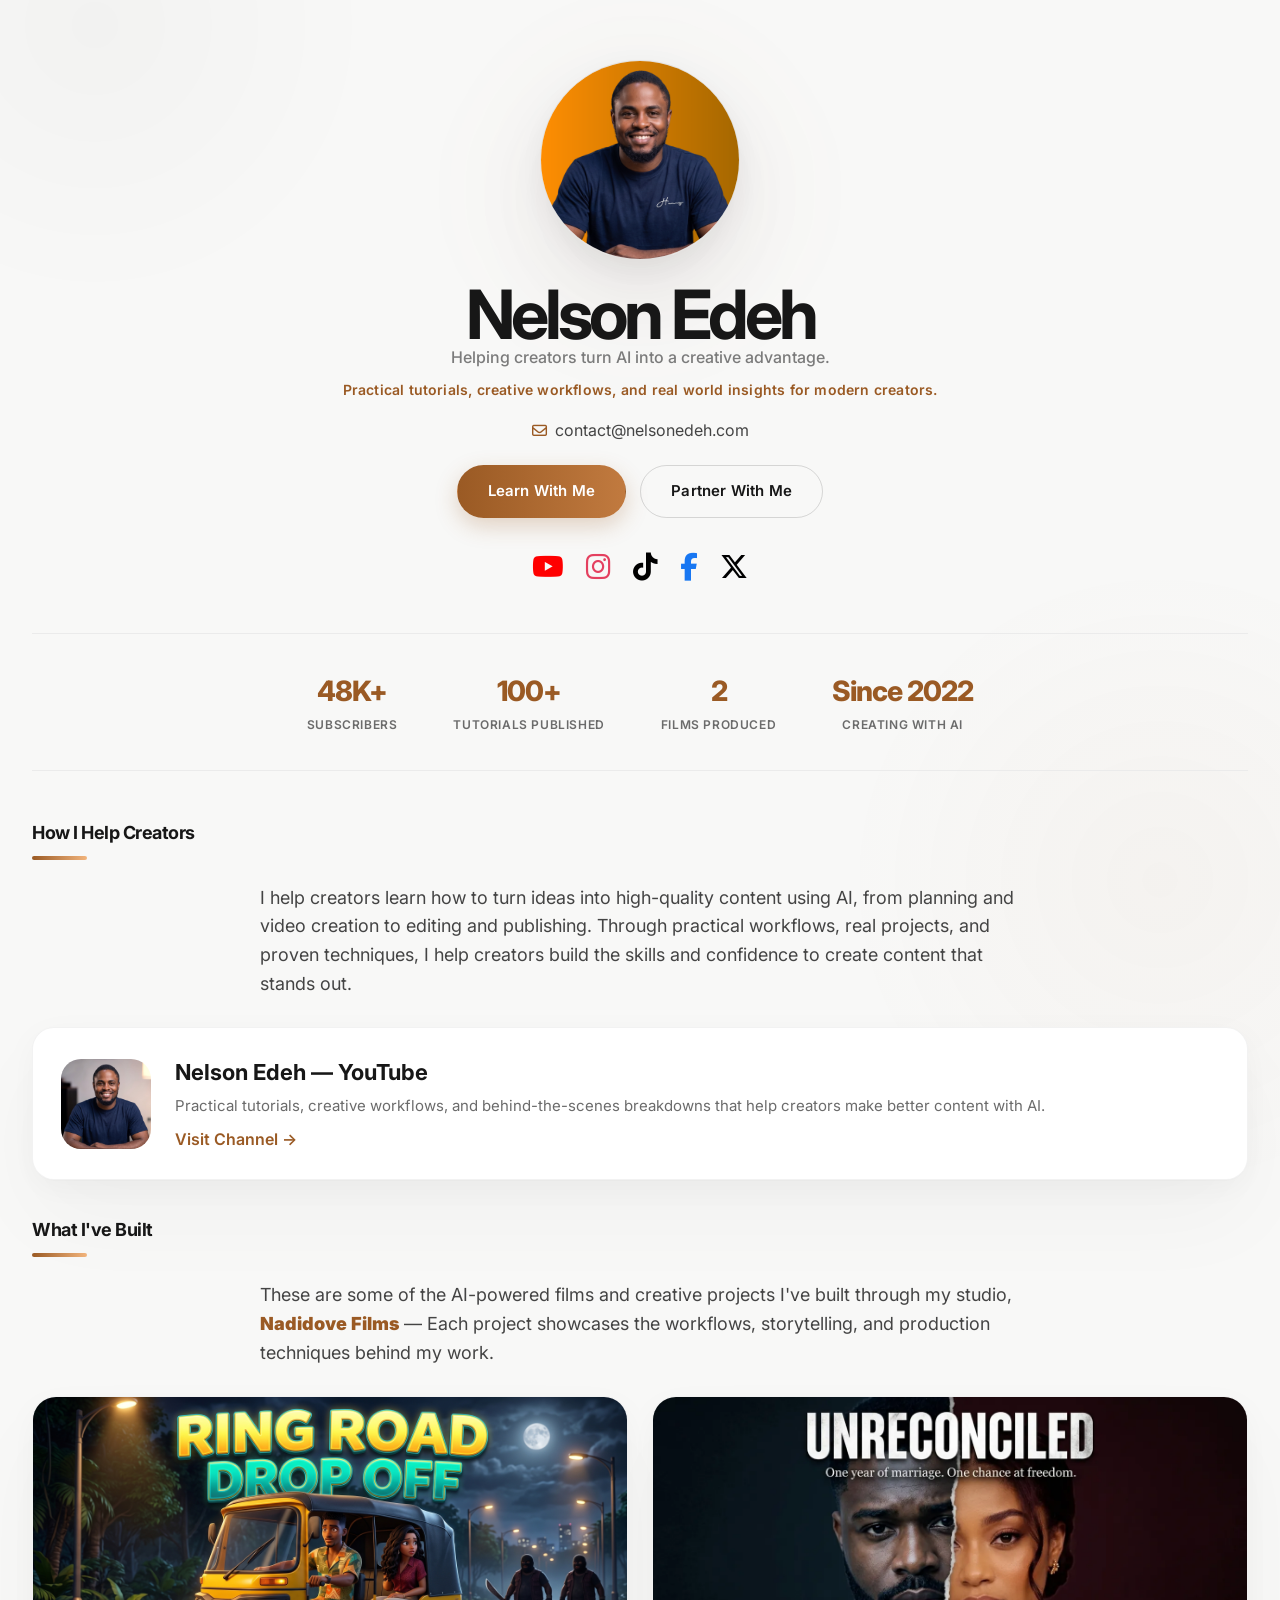
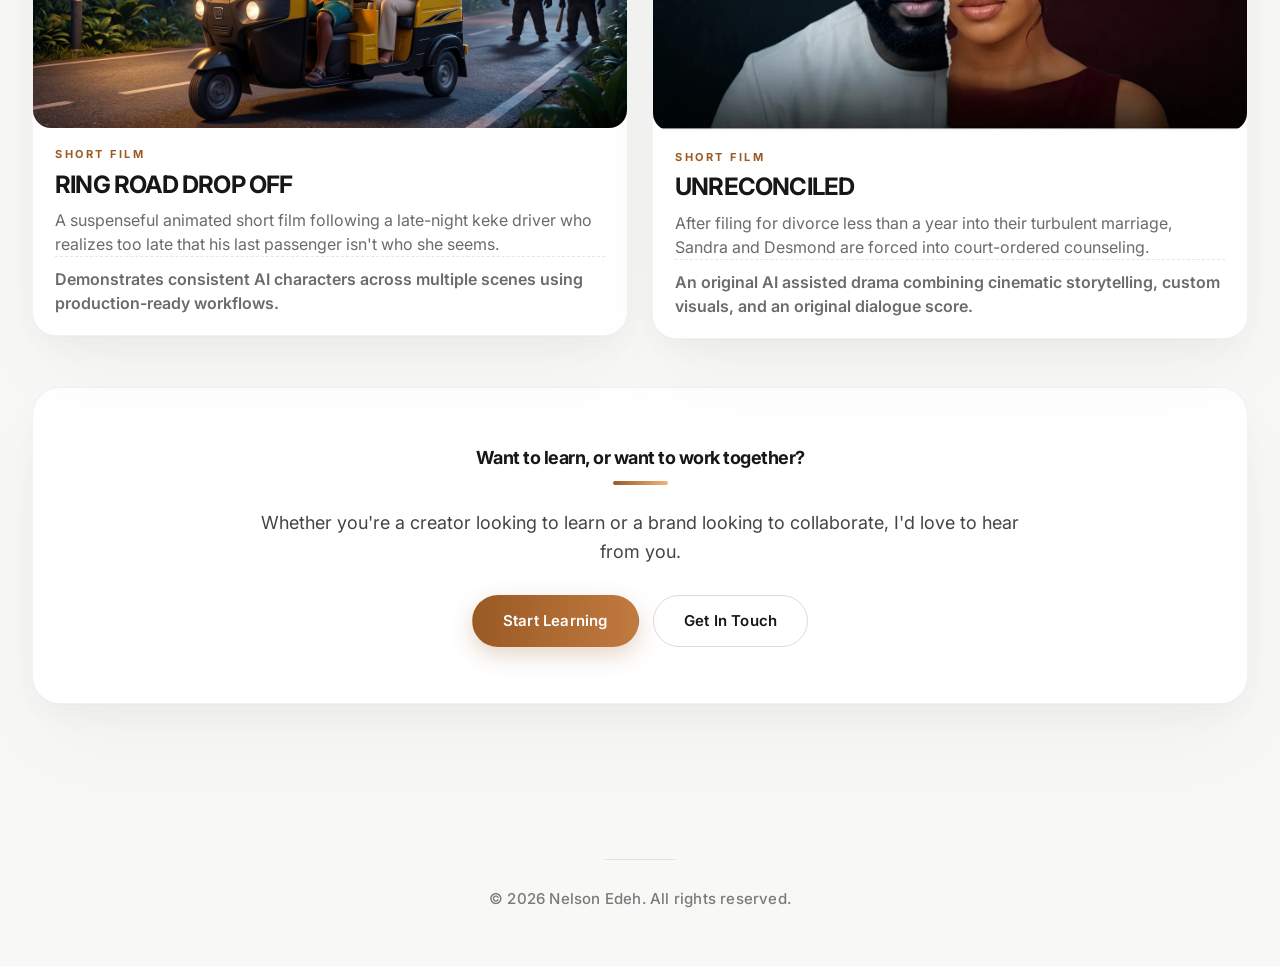
==== index.html @ aba506c4 "Updated" ====
<!DOCTYPE html>
<html lang="en">
<head>
    <meta charset="UTF-8">
    <meta name="viewport" content="width=device-width, initial-scale=1.0">
    <title>Nelson Edeh — AI Content Creation & Filmmaking</title>

    <link rel="preconnect" href="https://fonts.googleapis.com">
    <link rel="preconnect" href="https://fonts.gstatic.com" crossorigin>

    <link href="https://fonts.googleapis.com/css2?family=Inter:wght@300;400;500;600;700;800&display=swap" rel="stylesheet">

    <!-- Font Awesome -->
    <link rel="stylesheet"
          href="https://cdnjs.cloudflare.com/ajax/libs/font-awesome/6.7.2/css/all.min.css">

    <link rel="icon" type="image/svg+xml" href="assets/Nelson-edeh-favicon.png">
    <link rel="stylesheet" href="style.css">
</head>

<body>

<div class="container">

    <!-- Hero -->

    <header class="hero">

        <img src="assets/Nelson Edeh PFP Profile.png"
             alt="Nelson Edeh"
             class="profile">

        <h1>Nelson Edeh</h1>

        <p class="roles">
            Helping creators turn AI into a creative advantage.
        </p>

        <!--
            Fixed: was repeating "48K+ subscribers" right above the stats
            strip below it. This line's job now is positioning, not a
            number that's already stated two seconds later on scroll.
        -->
        <p class="hero-subline">
            Practical tutorials, creative workflows, and real world insights for modern creators.
        </p>

        <p class="hero-email">
            <i class="fa-regular fa-envelope"></i>
            <a href="mailto:contact@nelsonedeh.com">
                contact@nelsonedeh.com
            </a>
        </p>

        <!-- Primary CTAs — this is the single biggest fix from before: -->
        <div class="hero-cta">
            <a href="#teach" class="btn btn-primary">Learn With Me</a>
            <a href="mailto:contact@nelsonedeh.com" class="btn btn-secondary">Partner With Me</a>
        </div>

        <div class="social-icons">

            <a href="https://www.youtube.com/@Nelson-Edeh" target="_blank" aria-label="YouTube">
                <i class="fab fa-youtube"></i>
            </a>

            <a href="https://www.instagram.com/itsnelsonedeh?igsh=MTlvMXA4MGppdHp1eg==" target="_blank" aria-label="Instagram">
                <i class="fab fa-instagram"></i>
            </a>

            <a href="https://www.tiktok.com/@itsnelsonedeh?_r=1&_t=ZS-98QSHOnkBOs" target="_blank" aria-label="TikTok">
                <i class="fab fa-tiktok"></i>
            </a>

            <a href="https://www.facebook.com/ItsNelsonEdeh" target="_blank" aria-label="Facebook">
                <i class="fab fa-facebook-f"></i>
            </a>

            <a href="https://x.com/ItsNelsonEdeh" target="_blank" aria-label="X">
                <i class="fab fa-x-twitter"></i>
            </a>

            <!--
                TODO: add your LinkedIn URL here and uncomment.
                This matters most for the "brands want to partner" goal —
                that's often where the actual decision-makers vet you.
            -->
            <!--
            <a href="#" target="_blank" aria-label="LinkedIn">
                <i class="fab fa-linkedin-in"></i>
            </a>
            -->

        </div>

    </header>


    <!-- Authority strip. Note still open: "6+ Tutorials Published" sitting
         next to "48K+ Subscribers" can read oddly to a sharp brand rep —
         a big audience off few published tutorials invites the question
         "where did the audience actually come from?" Left as-is since it
         may be accurate, but worth having your answer ready, or swapping
         this stat for one that doesn't invite the question. -->

    <section class="authority-strip">

        <div class="stat-item">
            <span class="stat-number">48K+</span>
            <span class="stat-label">Subscribers</span>
        </div>

        <div class="stat-item">
            <span class="stat-number">100+</span>
            <span class="stat-label">Tutorials Published</span>
        </div>

        <div class="stat-item">
            <span class="stat-number">2</span>
            <span class="stat-label">Films Produced</span>
        </div>

        <div class="stat-item">
            <span class="stat-number">Since 2022</span>
            <span class="stat-label">Creating with AI</span>
        </div>

    </section>


    <!-- What I Teach -->

    <section class="teach" id="teach">

        <h2>How I Help Creators</h2>

        <p class="section-intro">
          I help creators learn how to turn ideas into high-quality content using AI,
          from planning and video creation to editing and publishing. 
          Through practical workflows, real projects, and proven techniques, 
          I help creators build the skills and confidence to create content that stands out.
        </p>

        <article class="teach-feature">

            <img src="assets/Personal-channel.png" alt="Nelson Edeh">

            <div>
                <h3>Nelson Edeh — YouTube</h3>

                <!--
                    Fixed: this used to repeat the same buzzword list as the
                    intro paragraph above. Now it describes the channel's
                    format instead, so the two blocks do different jobs.
                -->
                <p>
                    Practical tutorials, creative workflows, and behind-the-scenes 
                    breakdowns that help creators make better content with AI.
                </p>

                <a href="https://www.youtube.com/@Nelson-Edeh" target="_blank">
                    Visit Channel →
                </a>
            </div>

        </article>

        <!--
            TODO: this is also where a future course/waitlist CTA belongs
            once it exists — "Join the waitlist" button under this section.
        -->

    </section>


    <!-- What I've Built -->

    <section class="films" id="films">

        <h2>What I've Built</h2>

        <p class="section-intro">
            These are some of the AI-powered films and creative projects I've built through my studio,
            <a href="https://www.youtube.com/@Nadidove" target="_blank"><span class="nadidove-films">Nadidove Films</span></a> —
         Each project showcases the workflows, storytelling, and production techniques behind my work.

        <div class="film-grid">

            <article class="film-card">

                <div class="film-poster watch-film" data-video="https://www.youtube.com/embed/IXxfpSez8vk?si=IS9xMprsEx8_C589">

                    <img src="assets/Ring Road Drop Off Poster.jpeg" alt="Ring Road Drop Off">

                    <div class="play-overlay">
                        <div class="play-button">
                            <i class="fa-solid fa-play"></i>
                        </div>
                        <span>Watch Film</span>
                    </div>

                </div>

                <div class="film-content">

                    <span>SHORT FILM</span>

                    <h3>RING ROAD DROP OFF</h3>

                    <p>
                        A suspenseful animated short film following a late-night
                        keke driver who realizes too late that his last passenger
                        isn't who she seems.
                    </p>

                    <p class="film-technique">
                        Demonstrates consistent AI characters across multiple scenes using production-ready workflows.
                    </p>

                </div>

            </article>


            <article class="film-card">

                <div class="film-poster watch-film" data-video="https://www.youtube.com/embed/6kEV58RXczQ?si=KMjymq9HLrzITl9S">

                    <img src="assets/UNRECONCILED.webp" alt="The Last Waterhole">

                    <div class="play-overlay">
                        <div class="play-button">
                            <i class="fa-solid fa-play"></i>
                        </div>
                        <span>Watch Film</span>
                    </div>

                </div>

                <div class="film-content">

                    <span>SHORT FILM</span>

                    <h3>UNRECONCILED</h3>

                    <p>
                        After filing for divorce less than a year into their
                        turbulent marriage, Sandra and Desmond are forced into
                        court-ordered counseling.
                    </p>

                    <p class="film-technique">
                        An original AI assisted drama combining cinematic storytelling, 
                        custom visuals, and an original dialogue score.
                    </p>

                </div>

            </article>

        </div>

    </section>


    <!-- Final CTA -->

    <section class="final-cta" id="partner">

        <h2>Want to learn, or want to work together?</h2>

        <p class="section-intro">
            Whether you're a creator looking to learn or a brand looking to collaborate,
             I'd love to hear from you.
        </p>

        <div class="hero-cta">
            <a href="https://www.youtube.com/@Nelson-Edeh" target="_blank" class="btn btn-primary">Start Learning</a>
            <a href="mailto:contact@nelsonedeh.com" class="btn btn-secondary">Get In Touch</a>
        </div>

    </section>


    <footer>
        <p>
            © 2026 Nelson Edeh. All rights reserved.
        </p>
    </footer>


    <!-- ================= VIDEO MODAL ================= -->

    <div class="video-modal">

        <div class="video-box">

            <button class="close-video">
                <i class="fa-solid fa-xmark"></i>
            </button>

            <iframe
                id="youtube-player"
                src=""
                allowfullscreen
                allow="accelerometer; autoplay; clipboard-write; encrypted-media; gyroscope; picture-in-picture">
            </iframe>

        </div>

    </div>

</div>

<script src="script.js"></script>
</body>
</html>
---- style.css ----
/* ======================================
   Nelson Edeh Personal Website
====================================== */

:root{

    --accent:#9A5A24;

    --text:#171717;

    --muted:#6B6B6B;

    --border:#EBEBEB;

    --bg:#F8F8F7;

    --white:#FFFFFF;

    --footer:#111111;

    --container:1280px;

}

*{
    margin:0;
    padding:0;
    box-sizing:border-box;
}

/* ===== DEBUG OVERFLOW ===== */

/* *{
    outline:1px solid red !important;
} */

html{
    scroll-behavior:smooth;
}

body{

    font-family:"Inter",sans-serif;
    color:var(--text);
    line-height:1.5;
    -webkit-font-smoothing:antialiased;

    background:var(--bg);

    overflow-x:hidden;

}

img{
    display:block;
    max-width:100%;
}

.channel img,
.film-image img,
.profile{

    max-width:100%;

}

a{
    text-decoration:none;
    color:inherit;
    transition:.25s;
}

.container{
    width:min(var(--container),95%);
    margin:auto;
    position:relative;
    z-index:2;

}


/* ================= AMBIENT BACKGROUND ================= */

body::before{

    content:"";

    position:fixed;

    top:-250px;
    left:-180px;

    width:550px;
    height:550px;

    background:radial-gradient(circle,

            rgba(0,0,0,.025),

            transparent 72%);

    pointer-events:none;

    z-index:0;

}

body::after{

    content:"";

    position:fixed;

    bottom:-280px;
    right:-180px;

    width:600px;
    height:600px;

    background:radial-gradient(circle,

        rgba(154,90,36,.035),

        transparent 75%);

    pointer-events:none;

    z-index:0;

}

.container,
footer{

    position:relative;
    z-index:2;

}



/* ================= HERO ================= */

.hero{

    text-align:center;

    padding:60px 0 35px;

    position:relative;

}

.profile{

    width:200px;
    height:200px;

    border-radius:50%;

    object-fit:cover;

    border:1px solid rgba(0,0,0,.08);

    box-shadow:

0 10px 30px rgba(0,0,0,.06),

0 40px 90px rgba(0,0,0,.05);

    margin:auto auto 24px;

}



.hero::before{

content:"";

position:absolute;

left:50%;

top:0;

transform:translateX(-50%);

width:380px;

height:380px;

background:radial-gradient(circle,

rgba(154,90,36,.05),

transparent 72%);

filter:blur(30px);

z-index:-1;

}

.hero h1{

font-size:68px;

font-weight:700;

letter-spacing:-4px;

line-height:.9;

}

.roles{

font-size:16px;

font-weight:500;

color:#7B7B7B;

}

/* New: credibility line under the tagline */
.hero-subline{

    font-size:14px;

    font-weight:600;

    color:var(--accent);

    letter-spacing:.2px;

    margin-top:10px;

}


.hero-email{

    display:flex;

    justify-content:center;

    align-items:center;

    gap:8px;

    margin-top:18px;

    margin-bottom:22px;

    font-size:16px;

    color:#555;

}

.hero-email i{

    font-size:15px;

    color:var(--accent);

}

.hero-email a{

    color:#444;

    transition:.25s;

    border-bottom:1px solid transparent;

}

.hero-email a:hover{

    color:var(--accent);

    border-color:var(--accent);

}


/* New: primary CTA buttons — used in the hero and in .final-cta */

.hero-cta{

    display:flex;

    justify-content:center;

    align-items:center;

    gap:14px;

    margin-bottom:28px;

    flex-wrap:nowrap;

}

.btn{

    display:inline-flex;

    align-items:center;

    justify-content:center;

    padding:14px 30px;

    border-radius:50px;

    font-size:15px;

    font-weight:600;

    letter-spacing:.2px;

    transition:.3s ease;

    border:1px solid transparent;
    white-space:nowrap;

}

.btn-primary{

    background:linear-gradient(90deg,var(--accent),#c17a3f);

    color:#fff;

    box-shadow:0 8px 22px rgba(154,90,36,.25);

}

.btn-primary:hover{

    transform:translateY(-3px);

    box-shadow:0 14px 30px rgba(154,90,36,.32);

}

.btn-secondary{

    background:transparent;

    color:var(--text);

    border-color:rgba(0,0,0,.14);

}

.btn-secondary:hover{

    transform:translateY(-3px);

    border-color:var(--accent);

    color:var(--accent);

}


.social-icons{

    display:flex;

    justify-content:center;

    gap:22px;

}

.social-icons a{

    font-size:28px;

    transition:.35s;

}

.social-icons a:hover{

    transform:

        translateY(-5px)

        rotate(-8deg)

        scale(1.1);

}

/* Brand Colors — order matches the icon sequence in index.html:
   1 YouTube, 2 Instagram, 3 TikTok, 4 Facebook, 5 X, 6 LinkedIn */

.social-icons a:nth-child(1){

    color:#FF0000; /* YouTube */

}

.social-icons a:nth-child(2){

    color:#E4405F; /* Instagram */

}

.social-icons a:nth-child(3){

    color:#000000; /* TikTok */

}

.social-icons a:nth-child(4){

    color:#1877F2; /* Facebook */

}

.social-icons a:nth-child(5){

    color:#000000; /* X */

}

.social-icons a:nth-child(6){

    color:#0A66C2; /* LinkedIn */

}

.social-icons a:hover{

    opacity:.8;

}

.intro,
.section-intro{

    max-width:760px;
    margin:0 auto 28px;
    font-size:18px;
    color:#444;
    line-height:1.6;

}



/* ================= GENERAL ================= */

section{

    padding:18px 0;

}

section h2{

    font-size:18px;

    font-weight:700;

    letter-spacing:-.5px;

    color:#171717;

    margin-bottom:24px;

}

section h2::after{

content:"";

display:block;

width:55px;

height:4px;

margin-top:10px;

border-radius:50px;

background:linear-gradient(

90deg,

var(--accent),

#f2b47c

);

}


/* ================= AUTHORITY STRIP ================= */

.authority-strip{

    display:flex;

    justify-content:center;

    flex-wrap:wrap;

    gap:56px;

    padding:36px 0;

    margin:10px 0 30px;

    border-top:1px solid var(--border);

    border-bottom:1px solid var(--border);

}

.stat-item{

    display:flex;

    flex-direction:column;

    align-items:center;

    gap:4px;

    text-align:center;

}

.stat-number{

    font-size:28px;

    font-weight:800;

    letter-spacing:-1px;

    color:var(--accent);

}

.stat-label{

    font-size:12px;

    font-weight:600;

    letter-spacing:.6px;

    text-transform:uppercase;

    color:var(--muted);

}



/* ================= CHANNELS ================= */

.channel-grid{

    display:grid;

    grid-template-columns:repeat(3,1fr);

    gap:18px;

    border:none;

    background:none;

}

.channel{

    display:flex;

    gap:18px;

    align-items:center;

    padding:22px;

    border:none;

    background:#FFFFFF;
    border:1px solid rgba(0,0,0,.05);

    backdrop-filter:blur(18px);

    border-radius:22px;

    box-shadow:

0 1px 1px rgba(0,0,0,.02),

0 10px 35px rgba(0,0,0,.04),

0 40px 90px rgba(0,0,0,.03);

    transition:.35s;

}

.channel:hover{

transform:

translateY(-10px)

scale(1.02);


}

.channel a:hover{

gap:12px;

}



.channel:last-child{

    border-right:none;

}

.channel img{

    width:70px;
    height:70px;

    border-radius:18px;

}

.channel h3{

    font-size:21px;
    margin-bottom:5px;

}

.channel p{

    font-size:15px;
    color:var(--muted);
    margin-bottom:8px;

}

.channel a{

display:inline-flex;

align-items:center;

gap:6px;

font-weight:600;

color:var(--accent);

transition:.25s;

}


/* ================= TEACH (What I Teach) ================= */
/* Same card language as .channel, wider single feature */

.teach-feature{

    display:flex;

    gap:24px;

    align-items:center;

    padding:28px;

    background:#FFFFFF;

    border:1px solid rgba(0,0,0,.05);

    border-radius:22px;

    box-shadow:

0 1px 1px rgba(0,0,0,.02),

0 10px 35px rgba(0,0,0,.04),

0 40px 90px rgba(0,0,0,.03);

    transition:.35s;

}

.teach-feature:hover{

    transform:translateY(-8px);

}

.teach-feature img{

    width:90px;

    height:90px;

    border-radius:20px;

    flex-shrink:0;

}

.teach-feature h3{

    font-size:22px;

    margin-bottom:6px;

}

.teach-feature p{

    font-size:15px;

    color:var(--muted);

    margin-bottom:10px;

}

.teach-feature a{

    display:inline-flex;

    align-items:center;

    gap:6px;

    font-weight:600;

    color:var(--accent);

    transition:.25s;

}

.teach-feature a:hover{

    gap:12px;

}



/* ================= FILMS ================= */

.film-grid{

    display:grid;

    grid-template-columns:repeat(2,1fr);

    gap:24px;

    align-items:start;

}

.film-card{

    background:#FFFFFF;

border:1px solid rgba(0,0,0,.05);

    border-radius:24px;

    overflow:hidden;

    box-shadow:

0 1px 1px rgba(0,0,0,.02),

0 12px 35px rgba(0,0,0,.04),

0 40px 90px rgba(0,0,0,.03);

     transition:.35s ease;

}

.nadidove-films{
    color:var(--accent);
    font-weight: 1000;
}


/* ================= PLAYABLE POSTER ================= */

.film-poster{

    position:relative;

    overflow:hidden;

    border-radius:18px;

    cursor:pointer;

}

.film-poster img{

    display:block;

    width:100%;

    transition:.5s;

}

.play-overlay{

    position:absolute;

    inset:0;

    display:flex;

    flex-direction:column;

    justify-content:center;

    align-items:center;

    gap:16px;

    background:linear-gradient(
        to top,
        rgba(0,0,0,.55),
        rgba(0,0,0,.15)
    );

    opacity:0;

    transition:.35s;

}

.play-button{

    position:relative;

    width:74px;

    height:74px;

    border-radius:50%;

    background:white;

    display:flex;

    justify-content:center;

    align-items:center;

}

.play-overlay span{

    color:white;

    font-size:16px;

    font-weight:600;

    letter-spacing:.4px;

}

.play-button::after{

    content:"";

    position:absolute;

    inset:-8px;

    border:2px solid rgba(255,255,255,.45);

    border-radius:50%;

    animation:ripple 2s infinite;

}

@keyframes ripple{

    from{

        transform:scale(1);

        opacity:1;

    }

    to{

        transform:scale(1.4);

        opacity:0;

    }

}

.film-poster:hover img{

    transform:scale(1.05);

}

.film-poster:hover .play-overlay{

    opacity:1;

    backdrop-filter:blur(3px);

}

.film-poster:hover .play-button{

    transform:scale(1);

}

.play-button:hover{

    transform:scale(1.08);

}

.film-card:hover{

transform:

translateY(-10px)

scale(1.015);
transform:translateY(-6px);

}

.film-image{

    overflow:hidden;

}

.film-image img{

    width:100%;

    height:250px;

    object-fit:cover;

    transition:.5s;

}

.film-card:hover img{

    transform:scale(1.06);

}

.film-content{

    padding:18px 22px 20px;

}

.film-content span{

    color:var(--accent);

    font-size:11px;

    letter-spacing:2.5px;

    margin-bottom:8px;
    display:block;

    font-weight:700;

}

.film-content h3{

    
    margin:6px 0 10px;

    font-size:24px;

    line-height:1.15;

    letter-spacing:-0.8px;

}

.film-content p{

    color:var(--muted);

    
    font-size:16px;

    line-height:1.5;

    margin:0;

    display:-webkit-box;

    -webkit-line-clamp:2;

    -webkit-box-orient:vertical;

    overflow:hidden;

}

.film-content a{

    display:inline-flex;

    align-items:center;

    gap:12px;

    font-weight:700;

    color:var(--accent);

}

.film a{

    color:var(--accent);
    font-weight:700;

}

/* New: one-line workflow/technique note under each film synopsis */

.film-technique{

    margin-top:10px;

    padding-top:10px;

    border-top:1px dashed rgba(0,0,0,.1);

    font-size:13px;

    font-weight:600;

    color:var(--accent);

}



/* ================= VIDEO MODAL ================= */

.video-modal{

    position:fixed;

    inset:0;

    background:rgba(0,0,0,.82);

    backdrop-filter:blur(10px);

    display:flex;

    justify-content:center;

    align-items:center;

    opacity:0;

    visibility:hidden;

    transition:.35s;

    z-index:9999;

}

.video-modal.active{

    opacity:1;

    visibility:visible;

}

.video-box{

    width:min(1100px,90vw);

    aspect-ratio:16/9;

    background:#000;

    border-radius:20px;

    overflow:hidden;

    position:relative;

    transform:scale(.92);

    transition:.35s;

    box-shadow:

        0 25px 80px rgba(0,0,0,.4);

}

.video-modal.active .video-box{

    transform:scale(1);

}

.video-box iframe{

    width:100%;

    height:100%;

    border:none;

}

.close-video{

    position:absolute;

    top:18px;

    right:18px;

    width:42px;

    height:42px;

    border:none;

    border-radius:50%;

    background:rgba(255,255,255,.18);

    color:white;

    cursor:pointer;

    backdrop-filter:blur(10px);

    z-index:100;

    transition:.25s;

}

.close-video:hover{

    background:white;

    color:black;

}

@media(max-width:700px){

.video-box{

    width:95vw;

    border-radius:14px;

}

.close-video{

    width:38px;

    height:38px;

}

}


/* ================= FINAL CTA ================= */

.final-cta{

    text-align:center;

    background:#FFFFFF;

    border:1px solid rgba(0,0,0,.05);

    border-radius:28px;

    padding:56px 30px;

    margin:30px 0 10px;

    box-shadow:

0 1px 1px rgba(0,0,0,.02),

0 12px 35px rgba(0,0,0,.04),

0 40px 90px rgba(0,0,0,.03);

}

.final-cta h2::after{

    margin-left:auto;

    margin-right:auto;

}

.final-cta .section-intro{

    margin:0 auto 28px;

}

.final-cta .hero-cta{

    margin-bottom:0;

}



/* ================= FOOTER ================= */

footer{

    margin-top:100px;

    padding:55px 0;

    background:transparent;

    text-align:center;

}

footer::before{

    content:"";

    display:block;

    width:70px;

    height:1px;

    background:rgba(0,0,0,.08);

    margin:0 auto 28px;

}

footer p{

    color:#7A7A7A;

    font-size:15px;

    font-weight:500;

    letter-spacing:.2px;

}



/* ================= TABLET ================= */

@media(max-width:980px){

.hero h1{

    font-size:44px;

}

.intro,
.section-intro{

    font-size:17px;

}

.channel-grid{

    grid-template-columns:1fr;

}

.channel{

    border-right:none;
    border-bottom:1px solid var(--border);

}

.channel:last-child{

    border-bottom:none;

}

.teach-feature{

    flex-direction:column;

    text-align:center;

}

.film{

    grid-template-columns:1fr;

}
.film-grid{

    grid-template-columns:1fr;

}

.film img{

    height:220px;

}

.authority-strip{

    gap:36px;

}

}



/* ================= MOBILE ================= */

@media(max-width:600px){

.profile{

    width:130px;
    height:130px;

    margin-bottom:20px;

}

.hero{
    width:100%;
    max-width:100%;
    margin:0 auto;
}

.hero h1{

    font-size:37px;

    font-weight:700;

    letter-spacing:-2px;

    line-height:.95;

    margin-bottom:10px;

}

.roles{

    font-size:14px;

    line-height:1.5;

    color:#7B7B7B;

    max-width:320px;

    margin:0 auto 20px;

}

.hero-subline{

    font-size:13px;

}

.hero-cta{
    display:flex;
    flex-direction:row !important;
    justify-content:center;
    align-items:center;
    flex-wrap:nowrap !important;
    gap:10px;
}

.hero-cta .btn{
    flex:0 0 auto;
    width:145px;
    padding:11px 16px;
    white-space:nowrap;
    font-size:14px;
}




.social-icons{

    gap:18px;

}

.social-icons a{

    font-size:22px;

}

section{

    padding:28px 0;

}

.intro,
.section-intro{

    font-size:16px;

}

.channel,
.teach-feature{

    display:flex;

    flex-direction:row;

    align-items:center;

    text-align:left;

    gap:16px;

    padding:18px;

}

.channel img,
.teach-feature img{

    width:54px;

    height:54px;

    border-radius:14px;

    flex-shrink:0;

}

.channel h3,
.teach-feature h3{

    font-size:20px;

    margin-bottom:4px;

}

.channel p,
.teach-feature p{

    font-size:14px;

    line-height:1.45;

    margin-bottom:10px;

}
.channel a,
.teach-feature a{

    font-size:15px;

}

.film h3{

    font-size:24px;

}

.film-image img{

    height:180px;

}

.film-content{

    padding:14px 16px 16px;

}

.film-content span{

    font-size:9px;

    letter-spacing:2px;

    margin-bottom:4px;

    display:block;

}

.film-content h3{

    font-size:20px;

    line-height:1.1;

    margin:2px 0 6px;

    letter-spacing:-0.4px;

}

.film-content p{

    font-size:13px;

    line-height:1.4;

    margin:0;

    display:-webkit-box;

    -webkit-line-clamp:2;

    -webkit-box-orient:vertical;

    overflow:hidden;

}

.film-card{

    overflow:hidden;

    height:auto;

    align-self:start;

}

.film-grid{

    grid-template-columns:1fr;

    gap:18px;

    align-items:start;

}

.authority-strip{

    gap:26px 40px;

    padding:26px 0;

}

.stat-number{

    font-size:22px;

}

.final-cta{

    padding:36px 20px;

    border-radius:20px;

}

.container{
    width:92%;
    max-width:100%;
    overflow-x:hidden;
}

.channel,
.film-card,
.teach-feature{

    border-radius:16px;

}


.hero-email{

    font-size:14px;

    margin-top:14px;

    margin-bottom:18px;

}

body::before,
body::after{

    display:none;

}



footer{

    margin-top:40px;

    padding:30px 0;

    background:transparent;

}

footer .container{

    flex-direction:column;

    text-align:center;

    gap:8px;

}

footer p{

    font-size:14px;

}


}
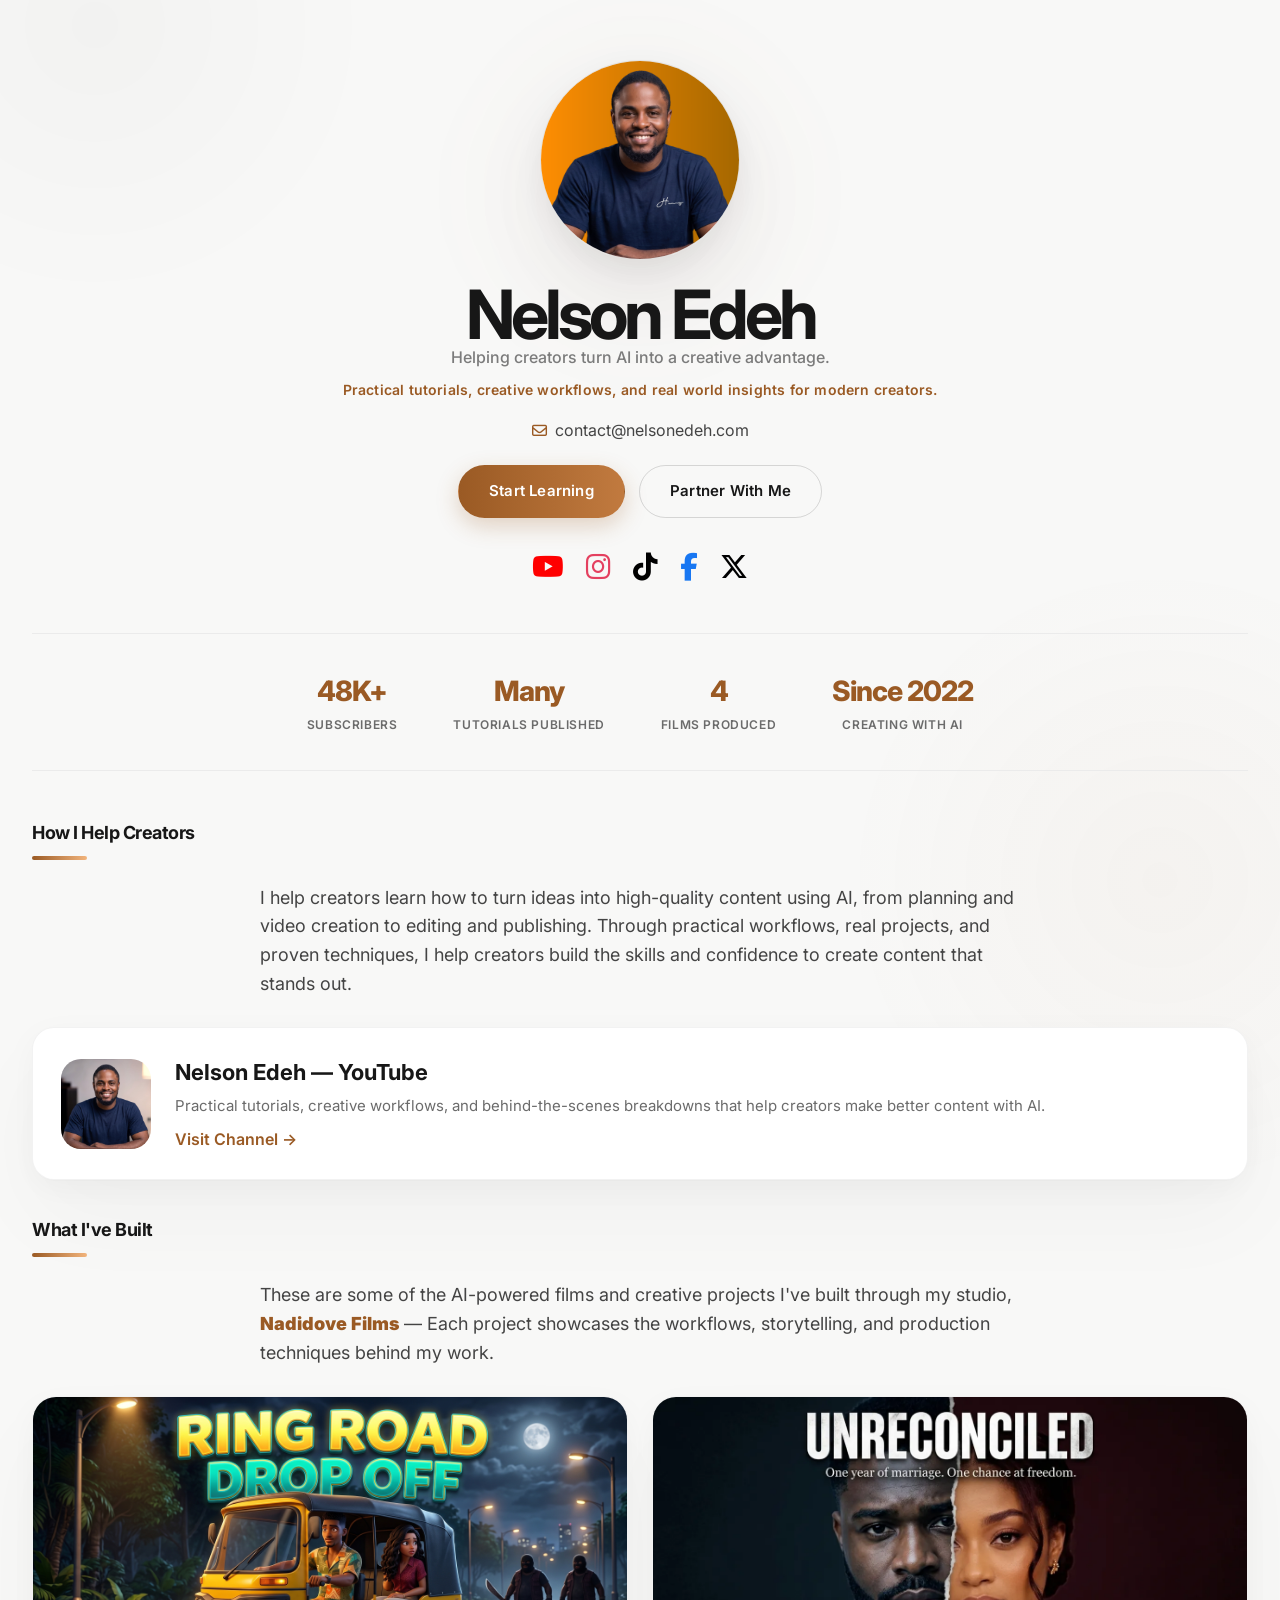
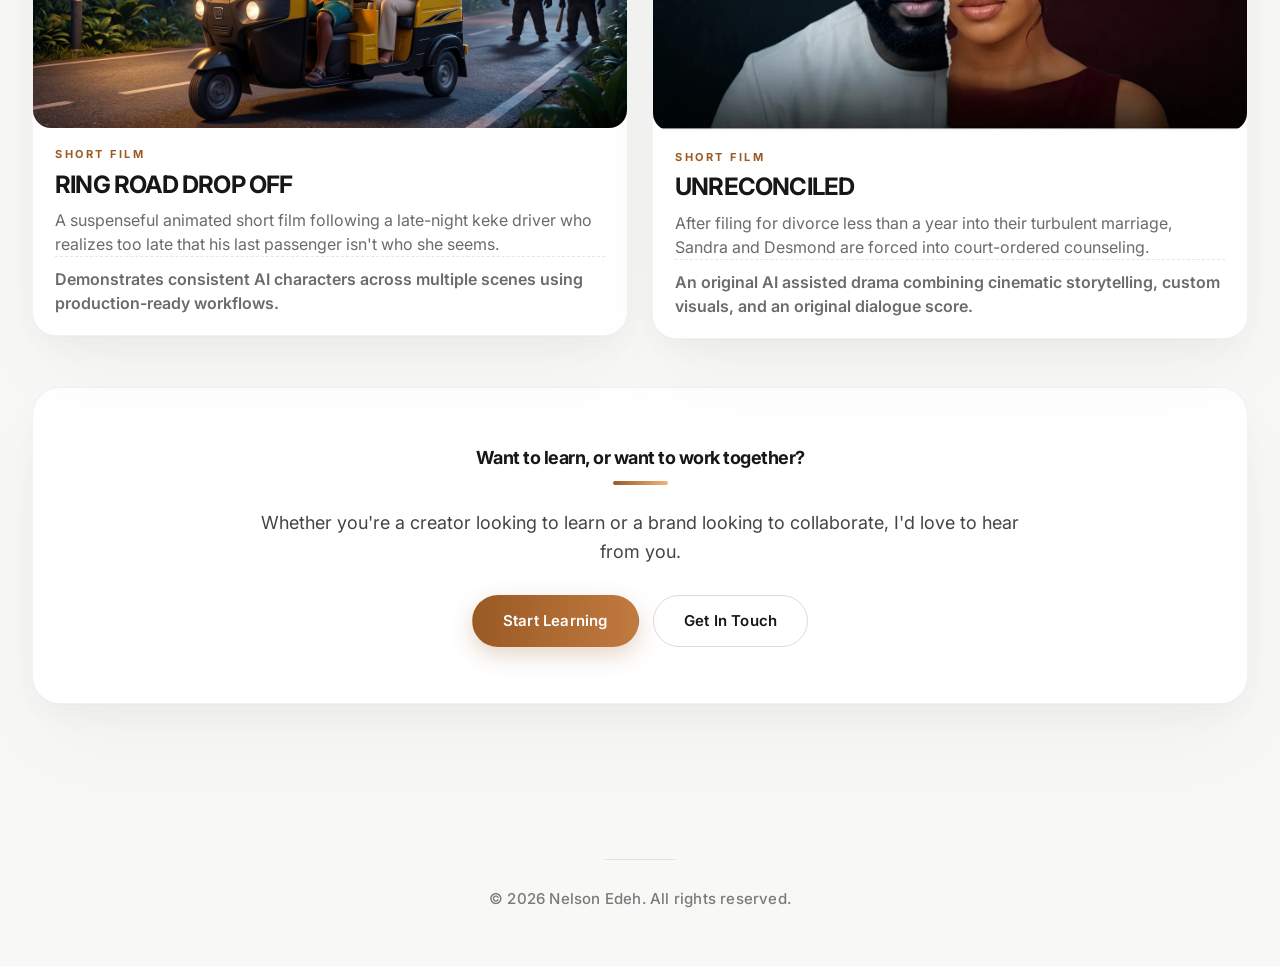
==== commit 5fee3667: "Update" ====
--- a/index.html
+++ b/index.html
@@ -54,7 +54,7 @@
 
         <!-- Primary CTAs — this is the single biggest fix from before: -->
         <div class="hero-cta">
-            <a href="#teach" class="btn btn-primary">Learn With Me</a>
+            <a href="academy.html" class="btn btn-primary">Start Learning</a>
             <a href="mailto:contact@nelsonedeh.com" class="btn btn-secondary">Partner With Me</a>
         </div>
 
@@ -111,12 +111,12 @@
         </div>
 
         <div class="stat-item">
-            <span class="stat-number">100+</span>
+            <span class="stat-number">Many</span>
             <span class="stat-label">Tutorials Published</span>
         </div>
 
         <div class="stat-item">
-            <span class="stat-number">2</span>
+            <span class="stat-number">4</span>
             <span class="stat-label">Films Produced</span>
         </div>
 
@@ -275,7 +275,7 @@
         </p>
 
         <div class="hero-cta">
-            <a href="https://www.youtube.com/@Nelson-Edeh" target="_blank" class="btn btn-primary">Start Learning</a>
+            <a href="academy.html" target="_blank" class="btn btn-primary">Start Learning</a>
             <a href="mailto:contact@nelsonedeh.com" class="btn btn-secondary">Get In Touch</a>
         </div>
 
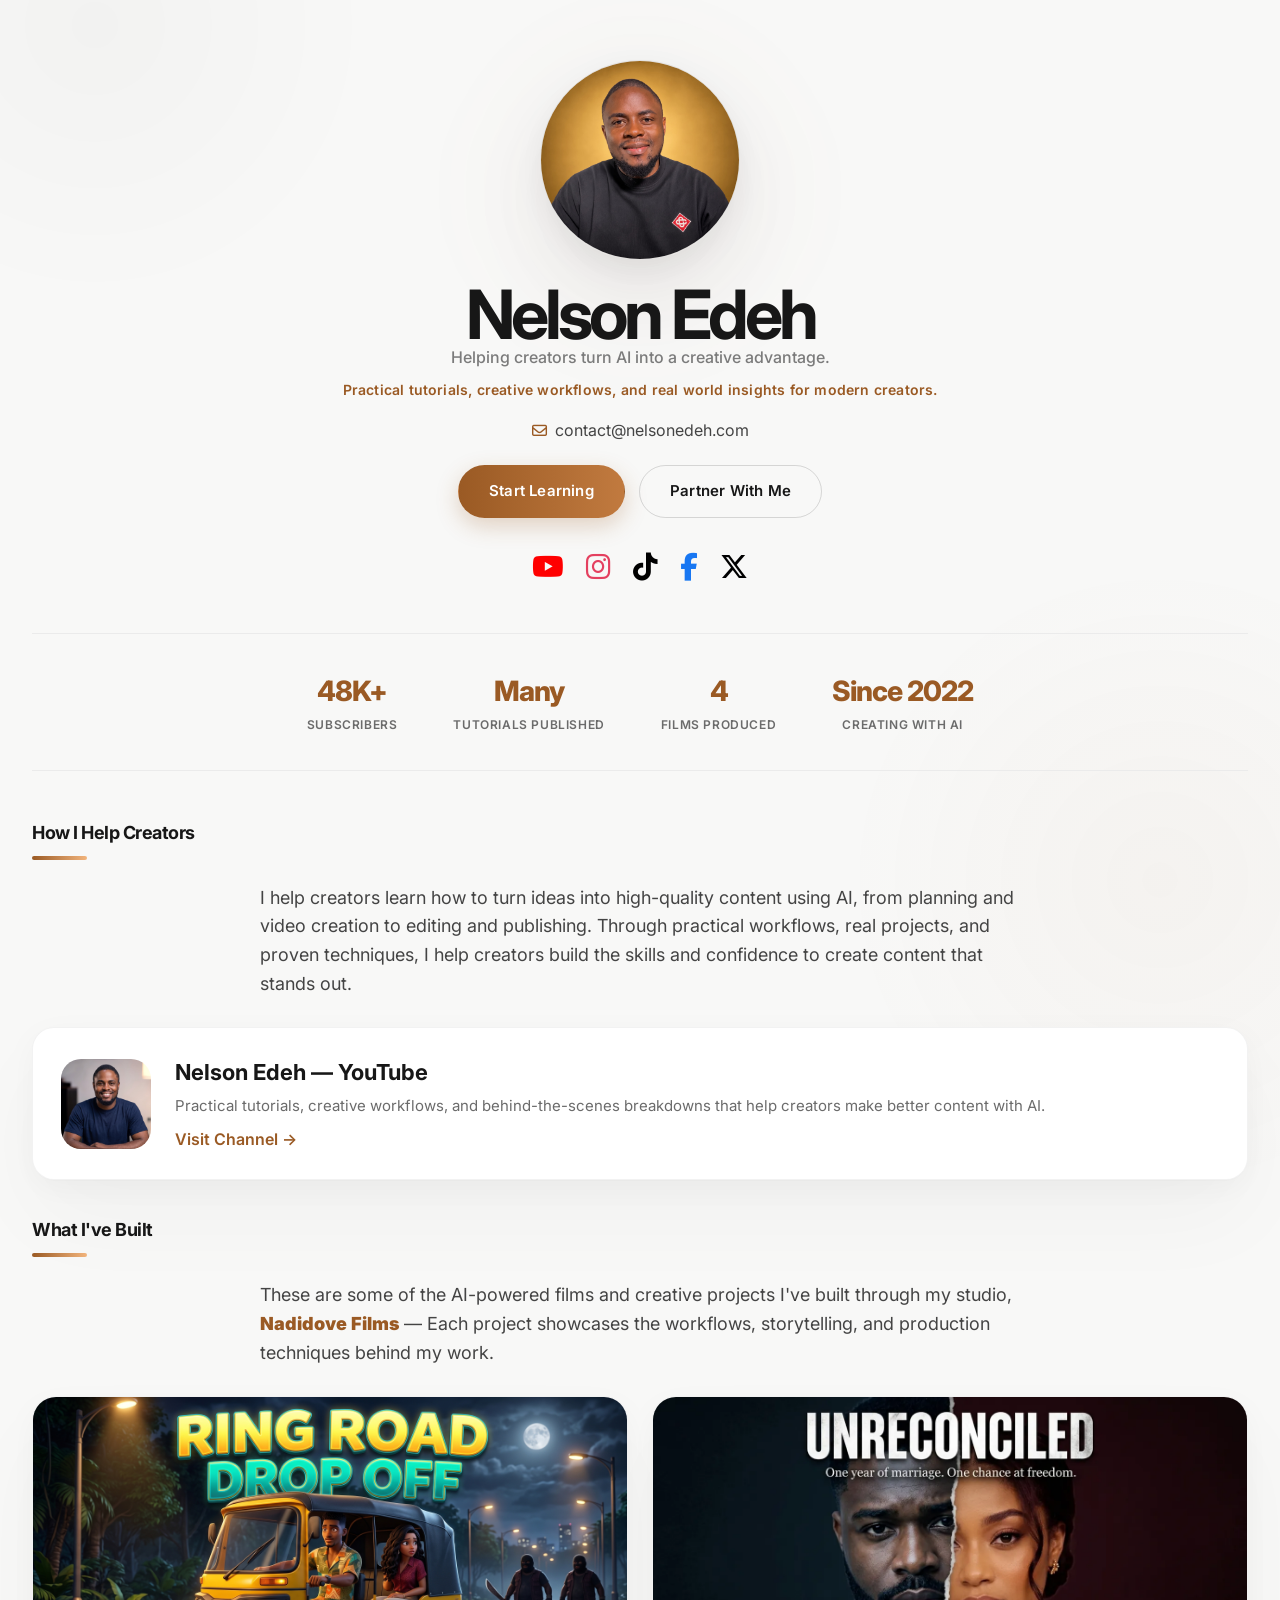
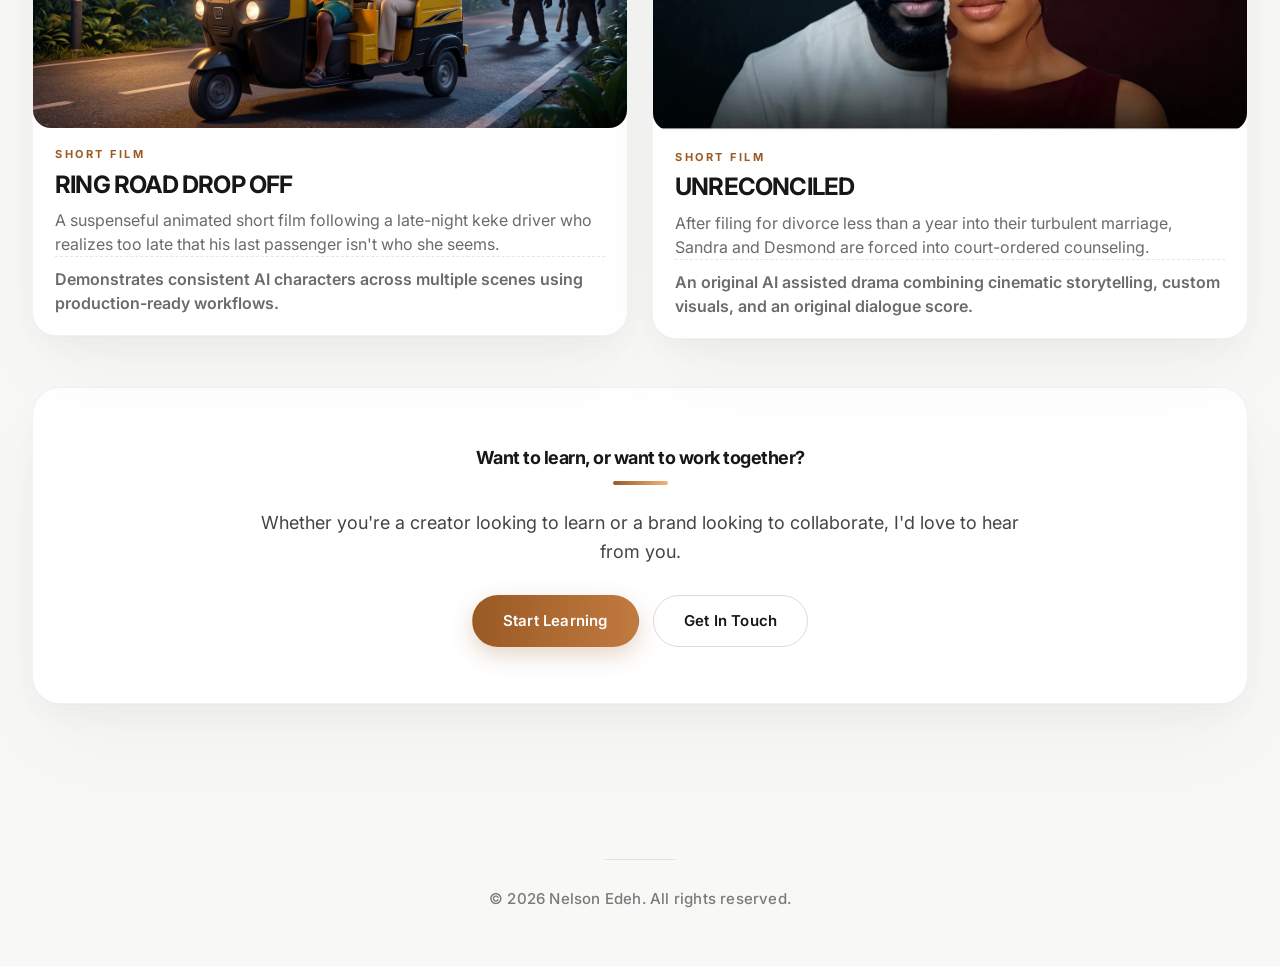
==== commit 77bf8e26: "Update" ====
--- a/index.html
+++ b/index.html
@@ -26,7 +26,7 @@
 
     <header class="hero">
 
-        <img src="assets/Nelson Edeh PFP Profile.png"
+        <img src="assets/Nelson Edeh PFP Profile.jpg"
              alt="Nelson Edeh"
              class="profile">
 
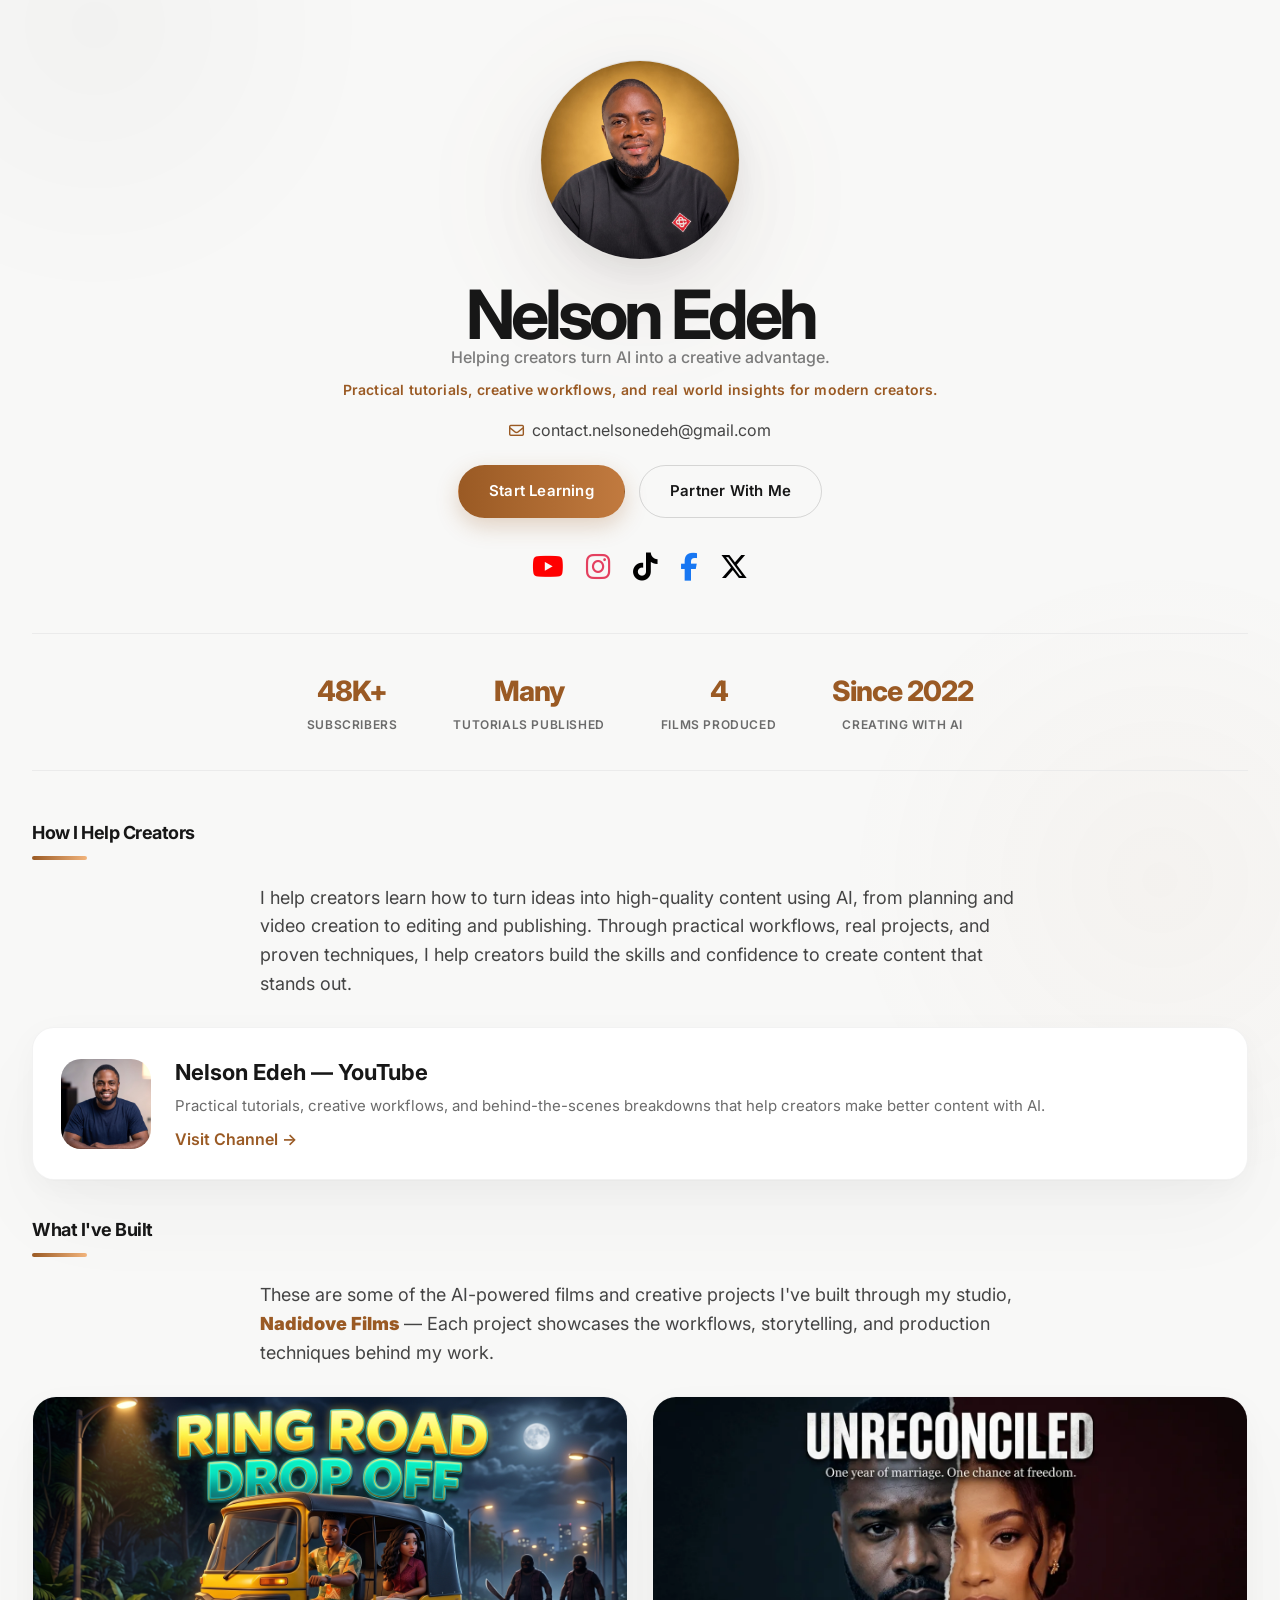
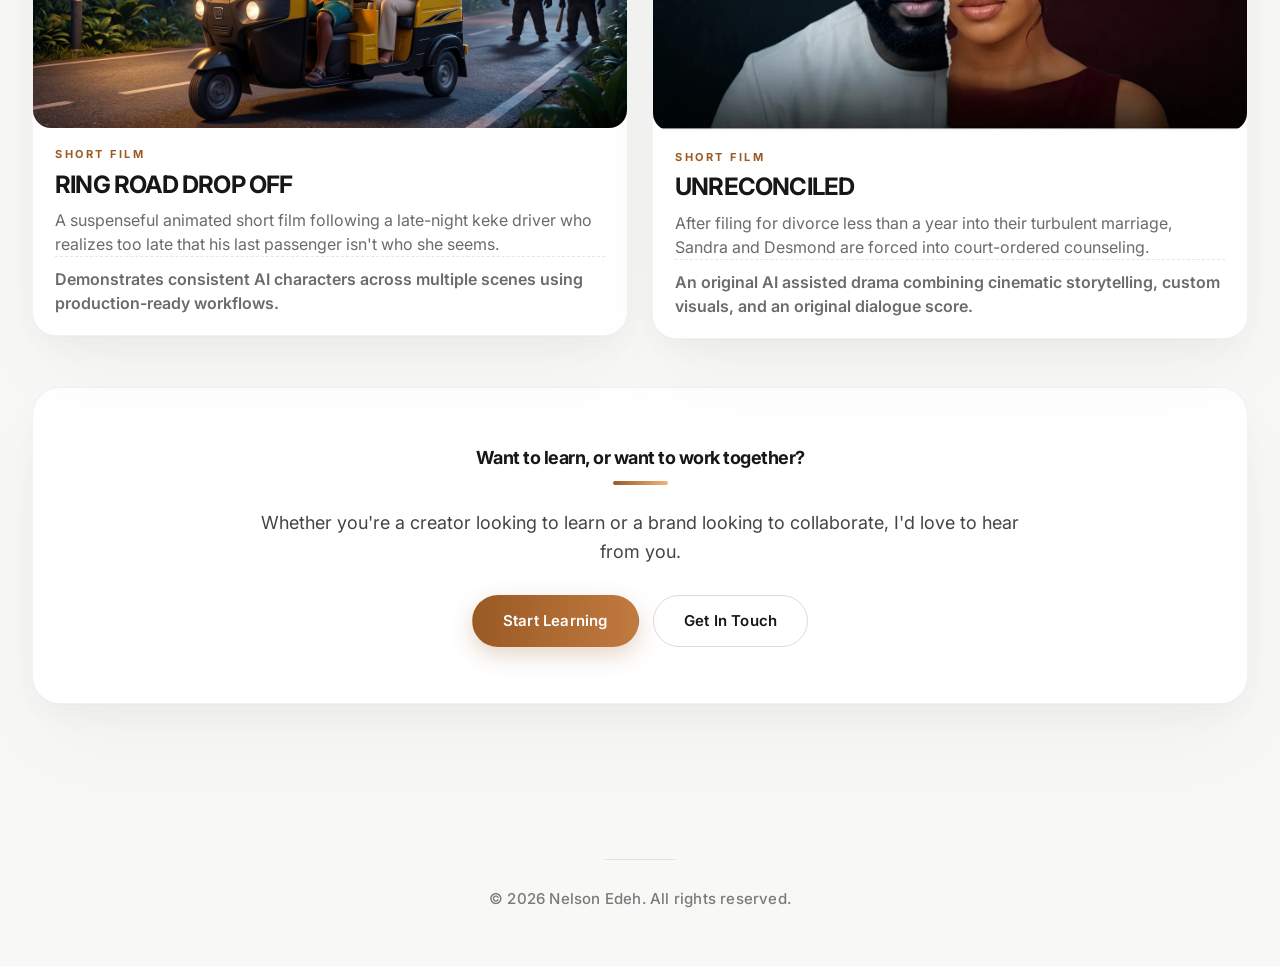
==== commit 5d35dad7: "Update index.html" ====
--- a/index.html
+++ b/index.html
@@ -47,8 +47,8 @@
 
         <p class="hero-email">
             <i class="fa-regular fa-envelope"></i>
-            <a href="mailto:contact@nelsonedeh.com">
-                contact@nelsonedeh.com
+            <a href="mailto:contact.nelsonedeh@gmail.com">
+                contact.nelsonedeh@gmail.com
             </a>
         </p>
 
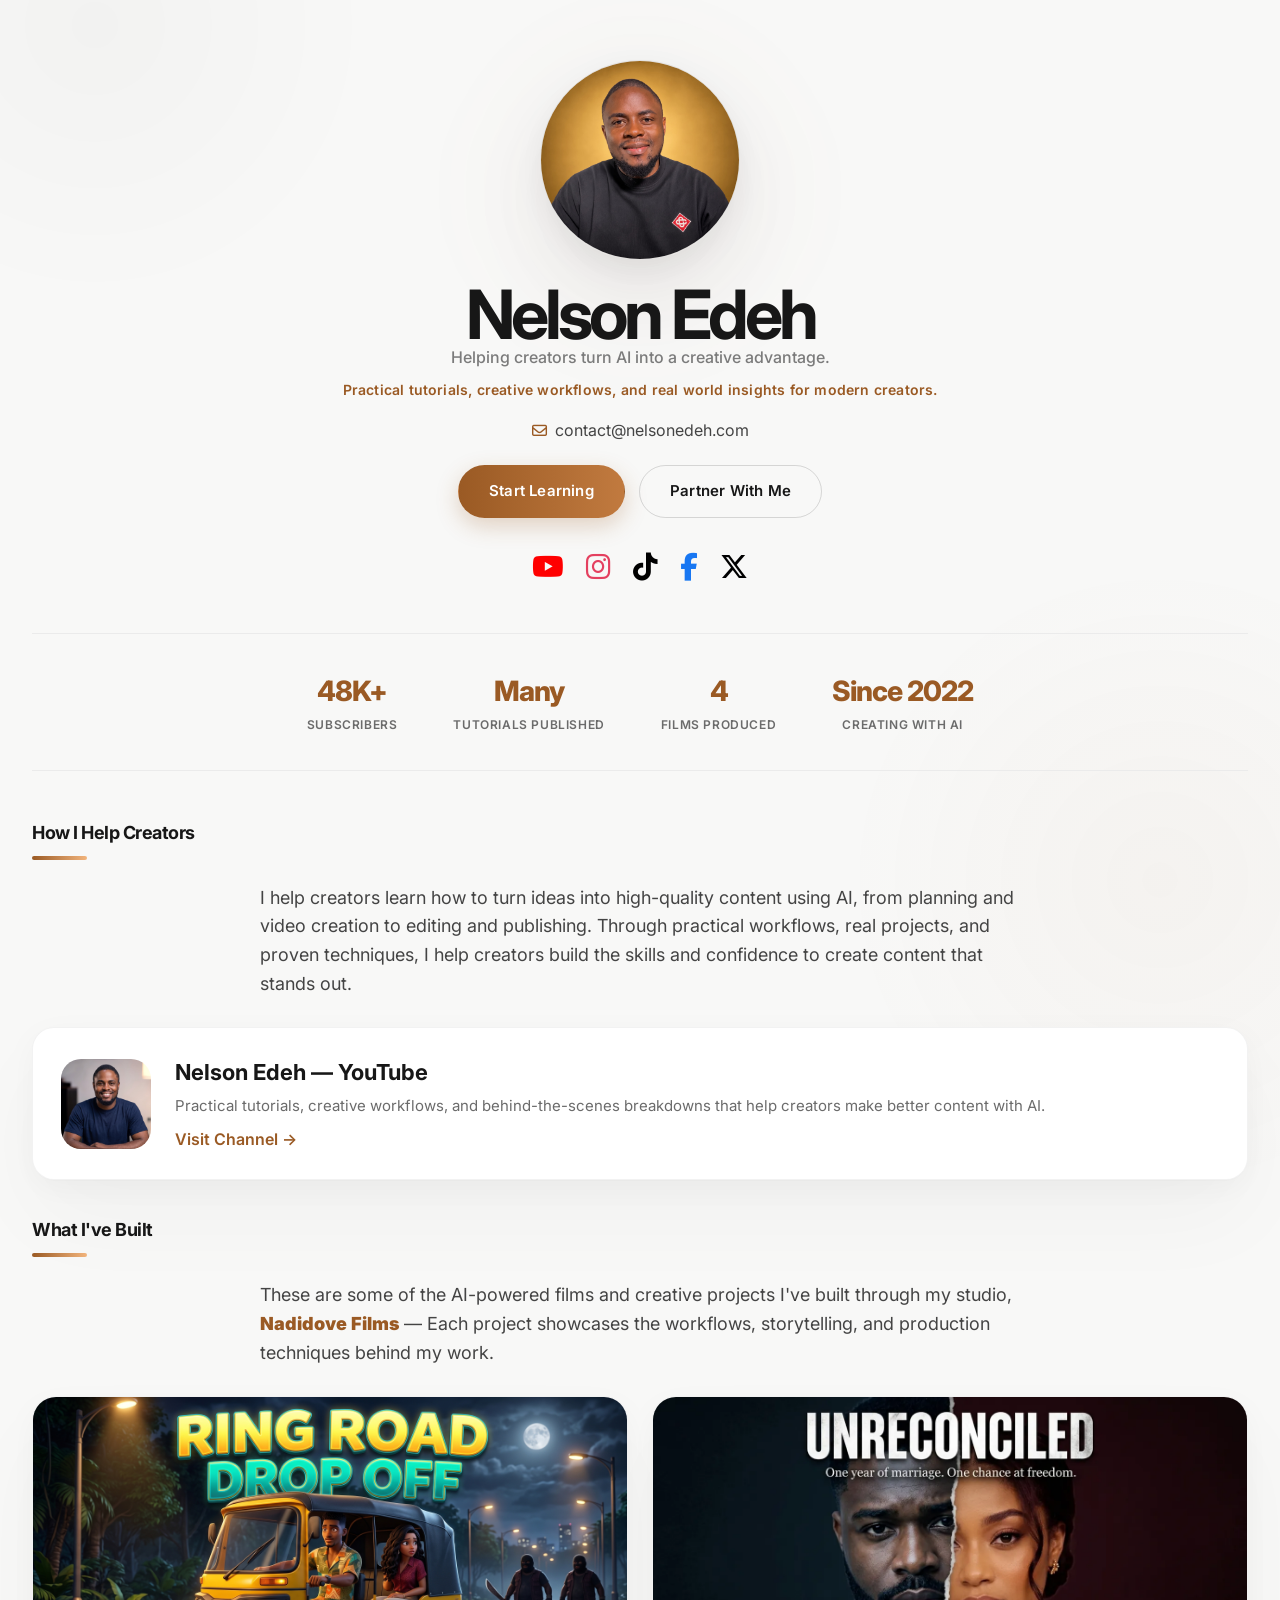
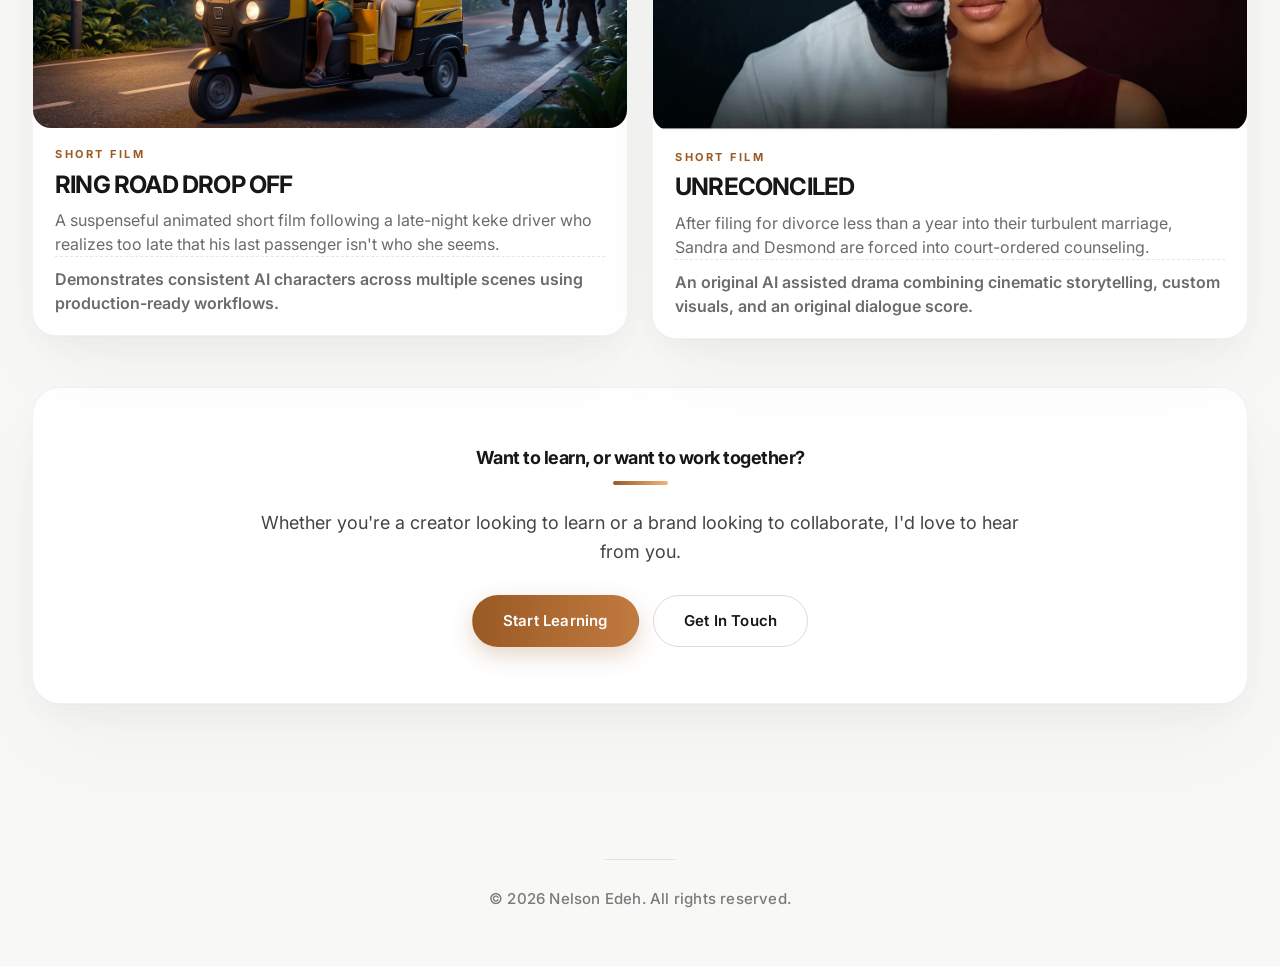
==== commit a35f039d: "Update index.html" ====
--- a/index.html
+++ b/index.html
@@ -48,7 +48,7 @@
         <p class="hero-email">
             <i class="fa-regular fa-envelope"></i>
             <a href="mailto:contact.nelsonedeh@gmail.com">
-                contact.nelsonedeh@gmail.com
+                contact@nelsonedeh.com
             </a>
         </p>
 
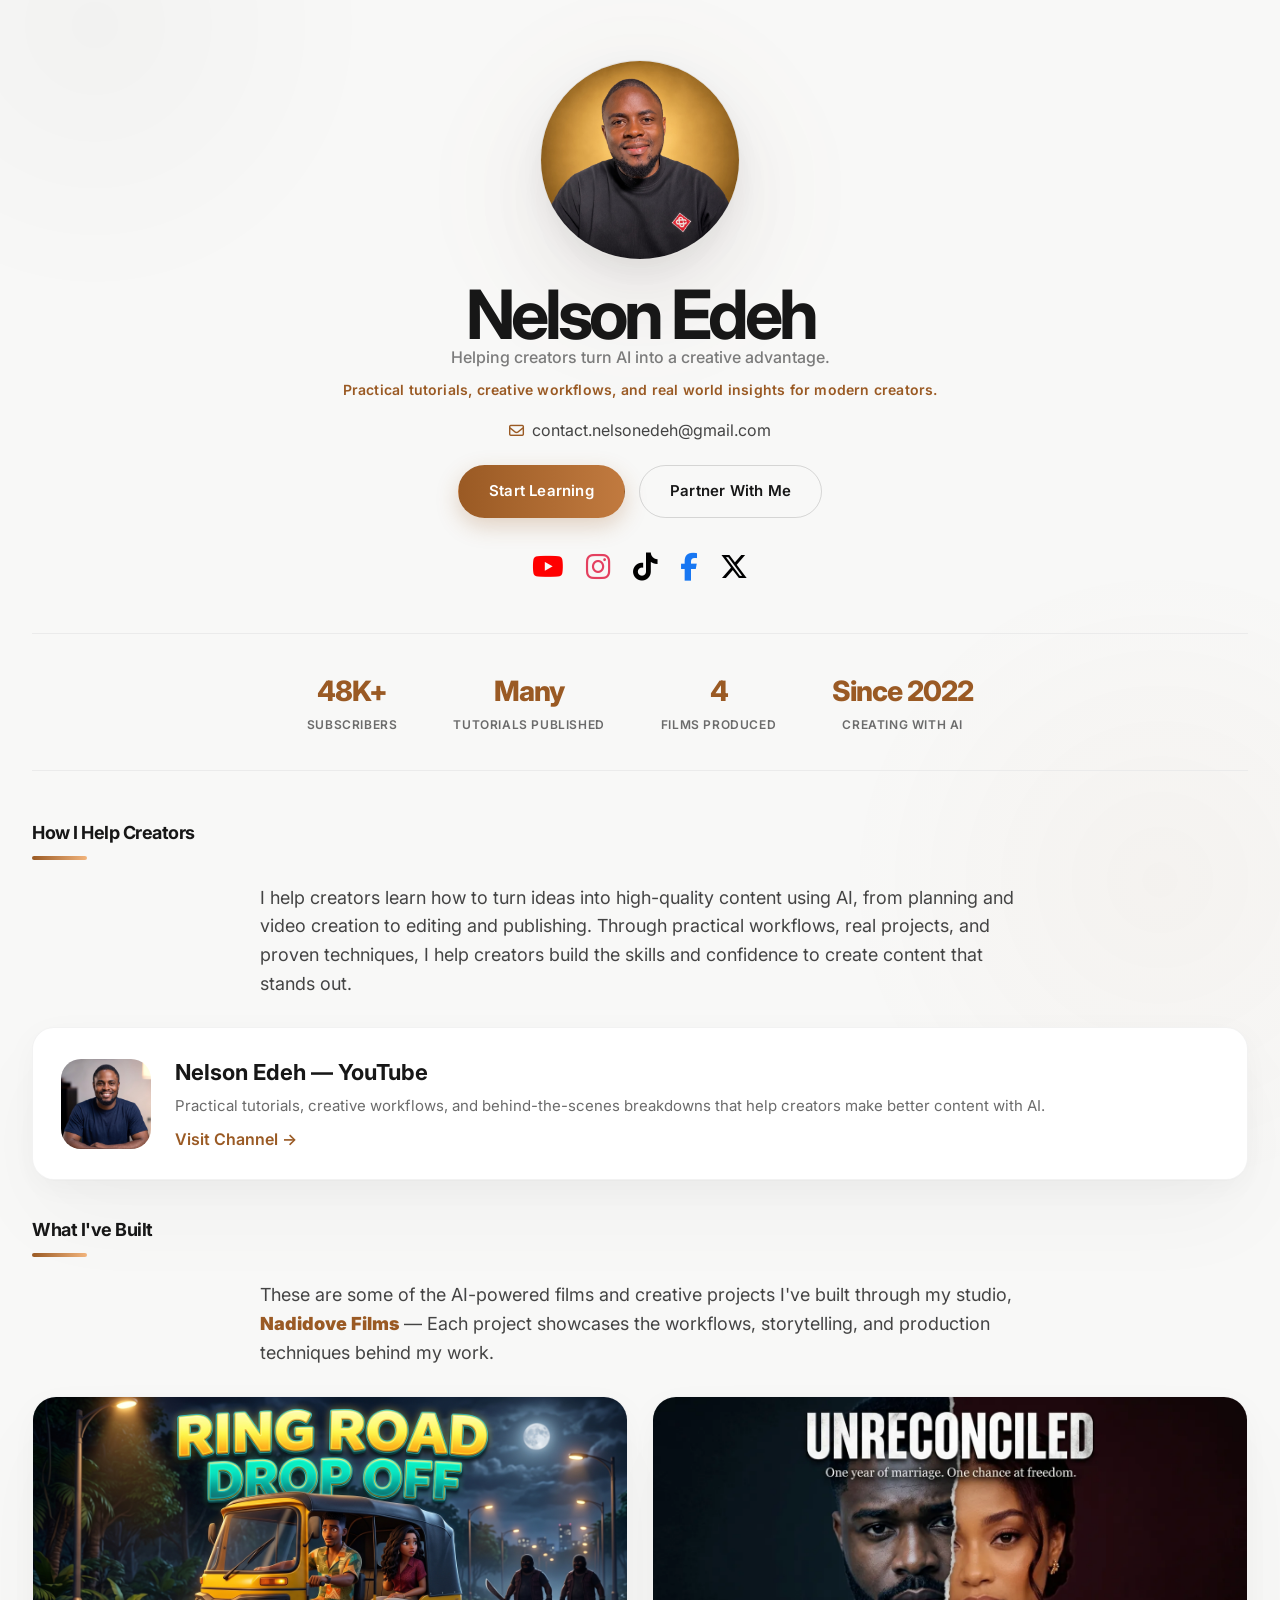
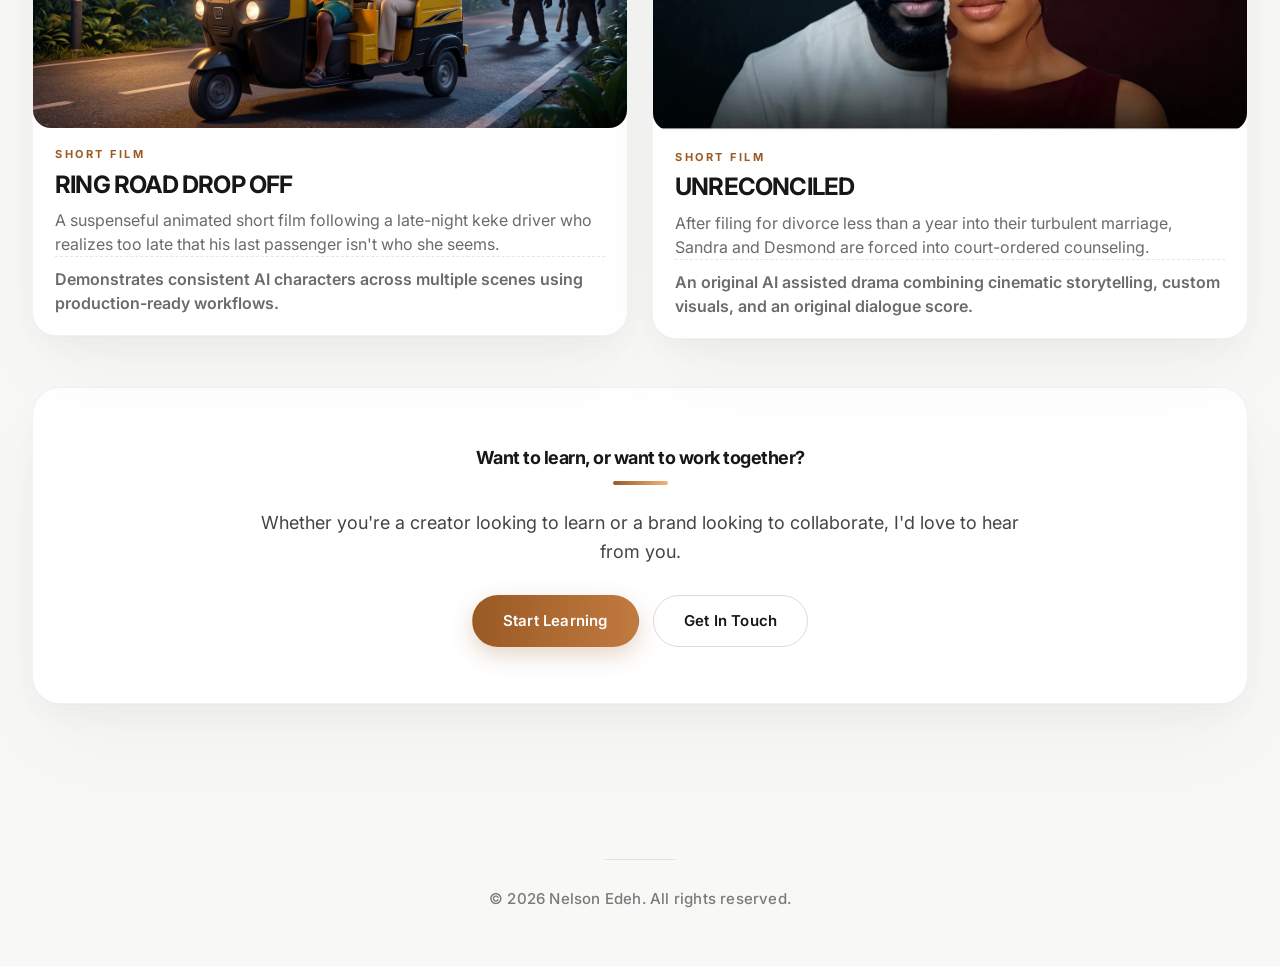
==== commit 6cf80cda: "Update index.html" ====
--- a/index.html
+++ b/index.html
@@ -48,7 +48,7 @@
         <p class="hero-email">
             <i class="fa-regular fa-envelope"></i>
             <a href="mailto:contact.nelsonedeh@gmail.com">
-                contact@nelsonedeh.com
+                contact.nelsonedeh@gmail.com
             </a>
         </p>
 
